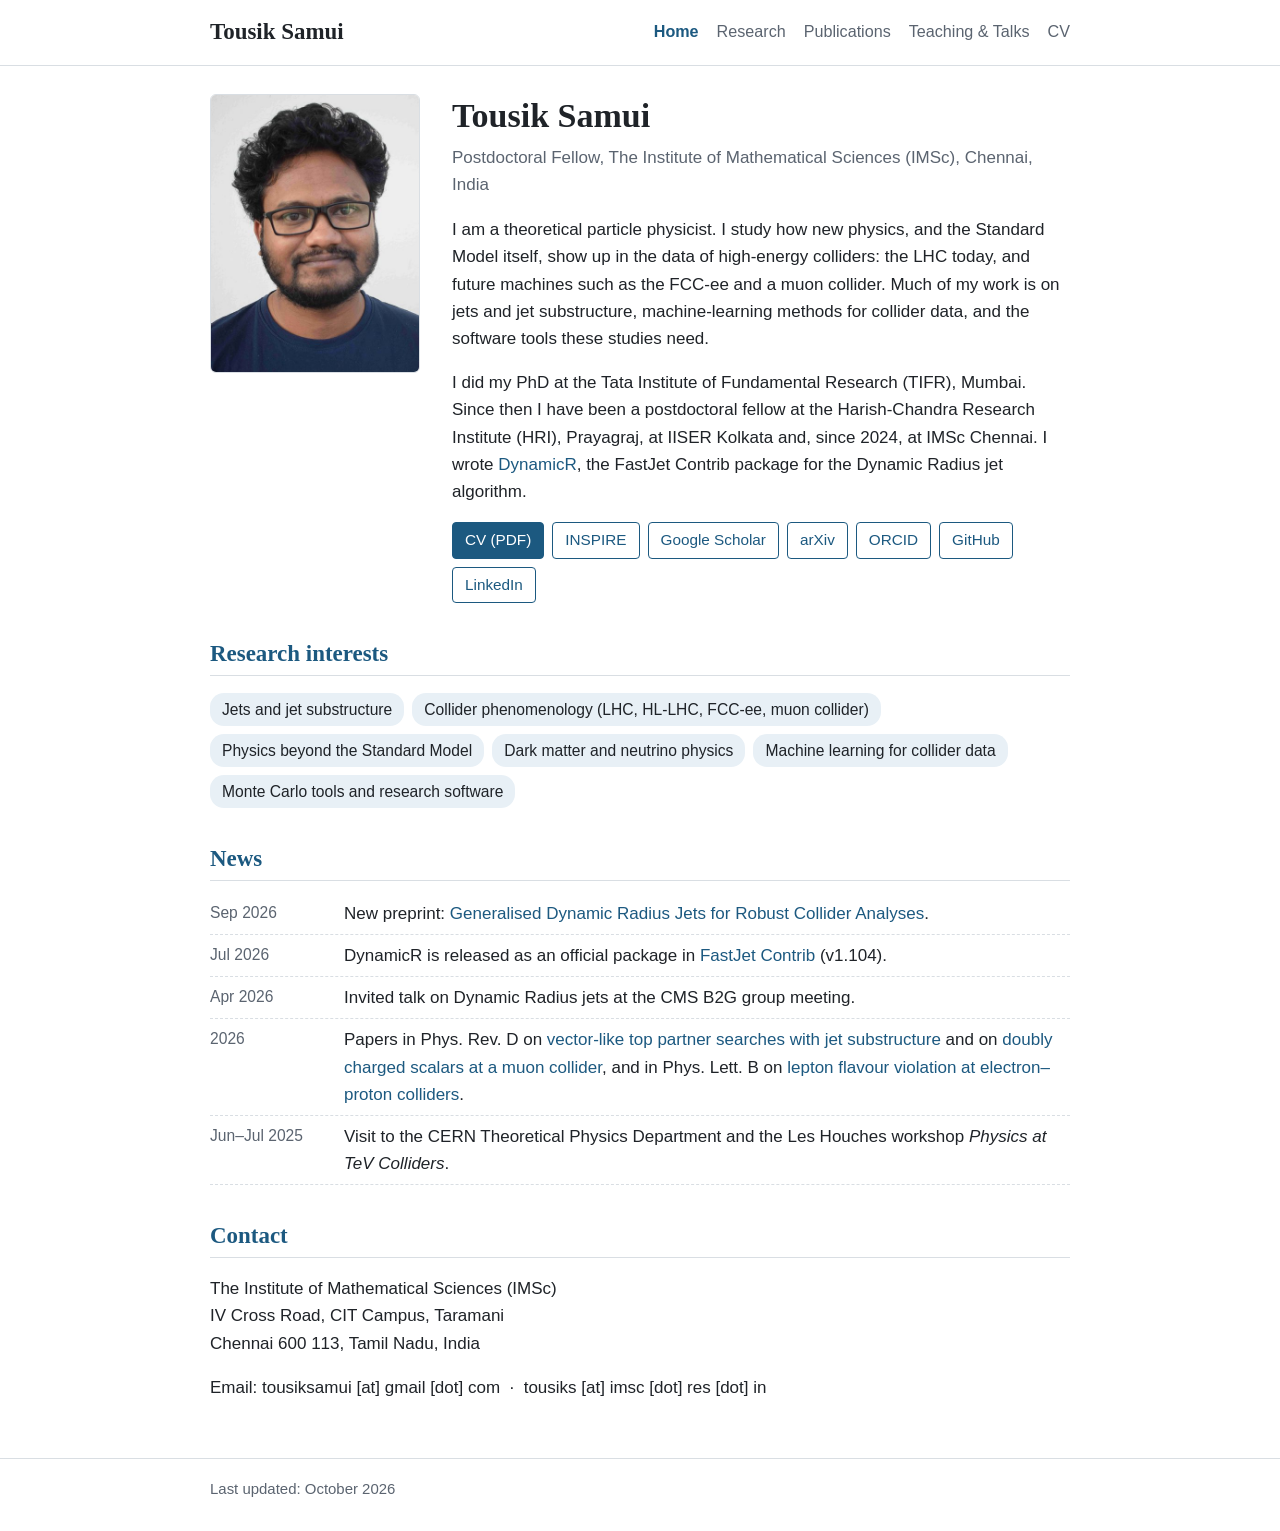
==== index.html @ 562b32dd "initial commit" ====
<!DOCTYPE html>
<html lang="en">
<head>
  <meta charset="utf-8">
  <meta name="viewport" content="width=device-width, initial-scale=1">
  <title>Tousik Samui | Particle physicist</title>
  <meta name="description" content="Tousik Samui, Postdoctoral Fellow at IMSc Chennai. Collider phenomenology, jets and jet substructure, machine learning and research software.">
  <link rel="icon" href="images/favicon.png">
  <link rel="stylesheet" href="style.css">
</head>
<body>

<!-- ============ TOP BAR (same on every page) ============ -->
<header class="site">
  <div class="wrap">
    <a class="name" href="index.html">Tousik Samui</a>
    <nav>
      <a class="current" href="index.html">Home</a>
      <a href="research.html">Research</a>
      <a href="pub.html">Publications</a>
      <a href="activities.html">Teaching &amp; Talks</a>
      <a href="TousikSamui_CV.pdf">CV</a>
    </nav>
  </div>
</header>

<main>
<div class="wrap">

  <!-- ============ PHOTO + SHORT INTRODUCTION ============ -->
  <section class="intro">
    <img class="photo" src="images/photo.jpg" alt="Photo of Tousik Samui">
    <div>
      <h1>Tousik Samui</h1>
      <p class="subtitle">Postdoctoral Fellow, The Institute of Mathematical Sciences (IMSc), Chennai, India</p>

      <p>I am a theoretical particle physicist. I study how new physics, and the Standard Model itself, show up in the data of high-energy colliders: the LHC today, and future machines such as the FCC-ee and a muon collider. Much of my work is on jets and jet substructure, machine-learning methods for collider data, and the software tools these studies need.</p>

      <p>I did my PhD at the Tata Institute of Fundamental Research (TIFR), Mumbai. Since then I have been a postdoctoral fellow at the Harish-Chandra Research Institute (HRI), Prayagraj, at IISER Kolkata and, since 2024, at IMSc Chennai. I wrote <a href="research.html#software">DynamicR</a>, the FastJet Contrib package for the Dynamic Radius jet algorithm.</p>

      <ul class="links">
        <li><a class="main" href="TousikSamui_CV.pdf">CV (PDF)</a></li>
        <li><a href="https://inspirehep.net/authors/1413674">INSPIRE</a></li>
        <li><a href="https://scholar.google.com/citations?user=7_l0Ty4AAAAJ">Google Scholar</a></li>
        <li><a href="https://arxiv.org/a/samui_t_1.html">arXiv</a></li>
        <li><a href="https://orcid.org/0000-0002-1485-6155">ORCID</a></li>
        <li><a href="https://github.com/tousiksamui">GitHub</a></li>
        <li><a href="https://www.linkedin.com/in/tousik-samui-a9b82918">LinkedIn</a></li>
      </ul>
    </div>
  </section>

  <!-- ============ RESEARCH INTERESTS ============ -->
  <h2>Research interests</h2>
  <ul class="tags">
    <li>Jets and jet substructure</li>
    <li>Collider phenomenology (LHC, HL-LHC, FCC-ee, muon collider)</li>
    <li>Physics beyond the Standard Model</li>
    <li>Dark matter and neutrino physics</li>
    <li>Machine learning for collider data</li>
    <li>Monte Carlo tools and research software</li>
  </ul>

  <!-- ============ NEWS: add new items at the TOP, remove old ones ============ -->
  <h2>News</h2>
  <ul class="dated">
    <li><span class="when">Sep 2026</span>
        <span>New preprint: <a href="https://arxiv.org/abs/2609.29862">Generalised Dynamic Radius Jets for Robust Collider Analyses</a>.</span></li>
    <li><span class="when">Jul 2026</span>
        <span>DynamicR is released as an official package in <a href="https://fastjet.fr/contrib/">FastJet Contrib</a> (v1.104).</span></li>
    <li><span class="when">Apr 2026</span>
        <span>Invited talk on Dynamic Radius jets at the CMS B2G group meeting.</span></li>
    <li><span class="when">2026</span>
        <span>Papers in Phys. Rev. D on <a href="https://doi.org/10.1103/dhs6-gcn9">vector-like top partner searches with jet substructure</a> and on <a href="https://doi.org/10.1103/jbq9-jy42">doubly charged scalars at a muon collider</a>, and in Phys. Lett. B on <a href="https://doi.org/10.1016/j.physletb.2025.140048">lepton flavour violation at electron&ndash;proton colliders</a>.</span></li>
    <li><span class="when">Jun&ndash;Jul 2025</span>
        <span>Visit to the CERN Theoretical Physics Department and the Les Houches workshop <i>Physics at TeV Colliders</i>.</span></li>
  </ul>

  <!-- ============ CONTACT ============ -->
  <h2>Contact</h2>
  <p>
    The Institute of Mathematical Sciences (IMSc)<br>
    IV Cross Road, CIT Campus, Taramani<br>
    Chennai 600 113, Tamil Nadu, India
  </p>
  <p>Email: tousiksamui [at] gmail [dot] com &nbsp;&middot;&nbsp; tousiks [at] imsc [dot] res [dot] in</p>

</div>
</main>

<!-- ============ FOOTER (same on every page; change the date when you update) ============ -->
<footer class="site">
  <div class="wrap">Last updated: October 2026</div>
</footer>

</body>
</html>
---- style.css ----
/* =====================================================================
   style.css  --  shared look for all pages of Tousik Samui's website
   ---------------------------------------------------------------------
   To change the main colour, edit --accent below (it is the same blue
   as in your CVs). Everything else can usually stay as it is.
   ===================================================================== */

:root {
  --accent: #1c5980;        /* links, headings, buttons */
  --accent-soft: #e8f0f6;   /* light background for boxes and tags */
  --text: #1f2328;          /* main text */
  --muted: #5b6470;         /* dates, small notes */
  --line: #d9dee3;          /* thin lines */
  --bg: #ffffff;            /* page background */
  --max-width: 900px;       /* width of the text column */
}

/* Dark mode: used automatically when the visitor's computer is in dark mode */
@media (prefers-color-scheme: dark) {
  :root {
    --accent: #7cb7e0;
    --accent-soft: #1b2a36;
    --text: #e6e8eb;
    --muted: #a3acb6;
    --line: #34404b;
    --bg: #12171c;
  }
}

* { box-sizing: border-box; }

html { font-size: 17px; }

body {
  margin: 0;
  background: var(--bg);
  color: var(--text);
  font-family: -apple-system, "Segoe UI", Roboto, "Helvetica Neue", Arial, "Noto Sans", sans-serif;
  line-height: 1.6;
}

a { color: var(--accent); text-decoration: none; }
a:hover { text-decoration: underline; }

.wrap { max-width: var(--max-width); margin: 0 auto; padding: 0 20px; }

/* ---------- top bar: name + menu ---------- */
header.site {
  border-bottom: 1px solid var(--line);
  background: var(--bg);
  position: sticky;
  top: 0;
  z-index: 10;
}
header.site .wrap {
  display: flex;
  flex-wrap: wrap;
  align-items: center;
  justify-content: space-between;
  gap: 8px 24px;
  padding-top: 14px;
  padding-bottom: 14px;
}
header.site .name {
  font-family: Georgia, "Times New Roman", serif;
  font-size: 1.35rem;
  font-weight: bold;
  color: var(--text);
}
nav {
  display: flex;
  flex-wrap: wrap;
  gap: 4px 18px;
}
nav a {
  color: var(--muted);
  font-size: 0.95rem;
  white-space: nowrap;
}
nav a.current { color: var(--accent); font-weight: 600; }
@media (max-width: 640px) {
  header.site { position: static; }   /* on phones the menu scrolls away */
}

/* ---------- main content ---------- */
main { padding: 28px 0 40px; }

h1, h2, h3 { font-family: Georgia, "Times New Roman", serif; line-height: 1.3; }
h1 { font-size: 2rem; margin: 0 0 6px; }
h2 {
  font-size: 1.35rem;
  color: var(--accent);
  margin: 36px 0 12px;
  padding-bottom: 6px;
  border-bottom: 1px solid var(--line);
}
h3 { font-size: 1.08rem; margin: 22px 0 6px; }

.subtitle { color: var(--muted); margin: 0 0 18px; }
.small { font-size: 0.9rem; color: var(--muted); }

/* ---------- home page: photo + intro ---------- */
.intro {
  display: grid;
  grid-template-columns: 210px 1fr;
  gap: 32px;
  align-items: start;
}
.intro img.photo {
  width: 210px;
  height: auto;
  border-radius: 6px;
  border: 1px solid var(--line);
}
@media (max-width: 640px) {
  .intro { grid-template-columns: 1fr; }
  .intro img.photo { width: 160px; }
}

/* buttons (CV, INSPIRE, ...) */
.links { display: flex; flex-wrap: wrap; gap: 8px; margin: 14px 0 0; padding: 0; list-style: none; }
.links a {
  display: inline-block;
  padding: 5px 12px;
  border: 1px solid var(--accent);
  border-radius: 4px;
  font-size: 0.9rem;
}
.links a.main { background: var(--accent); color: var(--bg); }
.links a:hover { text-decoration: none; background: var(--accent-soft); }
.links a.main:hover { opacity: 0.9; background: var(--accent); }

/* research-interest tags */
.tags { display: flex; flex-wrap: wrap; gap: 8px; padding: 0; list-style: none; }
.tags li { background: var(--accent-soft); padding: 4px 12px; border-radius: 14px; font-size: 0.92rem; }

/* dated lists: news, talks, teaching */
ul.dated { list-style: none; padding: 0; margin: 0; }
ul.dated li {
  display: grid;
  grid-template-columns: 120px 1fr;
  gap: 14px;
  padding: 7px 0;
  border-bottom: 1px dashed var(--line);
}
ul.dated li .when { color: var(--muted); font-size: 0.92rem; }
@media (max-width: 640px) {
  ul.dated li { grid-template-columns: 1fr; gap: 0; }
}

/* publication list */
ol.pubs { padding-left: 1.6em; }
ol.pubs li { margin-bottom: 14px; }
ol.pubs .title { font-weight: 600; }
ol.pubs .authors, ol.pubs .venue { display: block; }
ol.pubs .venue { color: var(--muted); font-size: 0.93rem; }
.me { font-weight: 700; }

/* a simple highlighted box */
.box {
  background: var(--accent-soft);
  border-left: 4px solid var(--accent);
  padding: 12px 16px;
  border-radius: 4px;
  margin: 16px 0;
}

/* collapsible long lists (<details>) */
details { margin: 10px 0; }
summary { cursor: pointer; color: var(--accent); font-weight: 600; }

/* ---------- footer ---------- */
footer.site {
  border-top: 1px solid var(--line);
  padding: 18px 0 30px;
  color: var(--muted);
  font-size: 0.88rem;
}

/* ---------- printing ---------- */
@media print {
  header.site { position: static; }
  nav, .links { display: none; }
  a { color: inherit; }
}
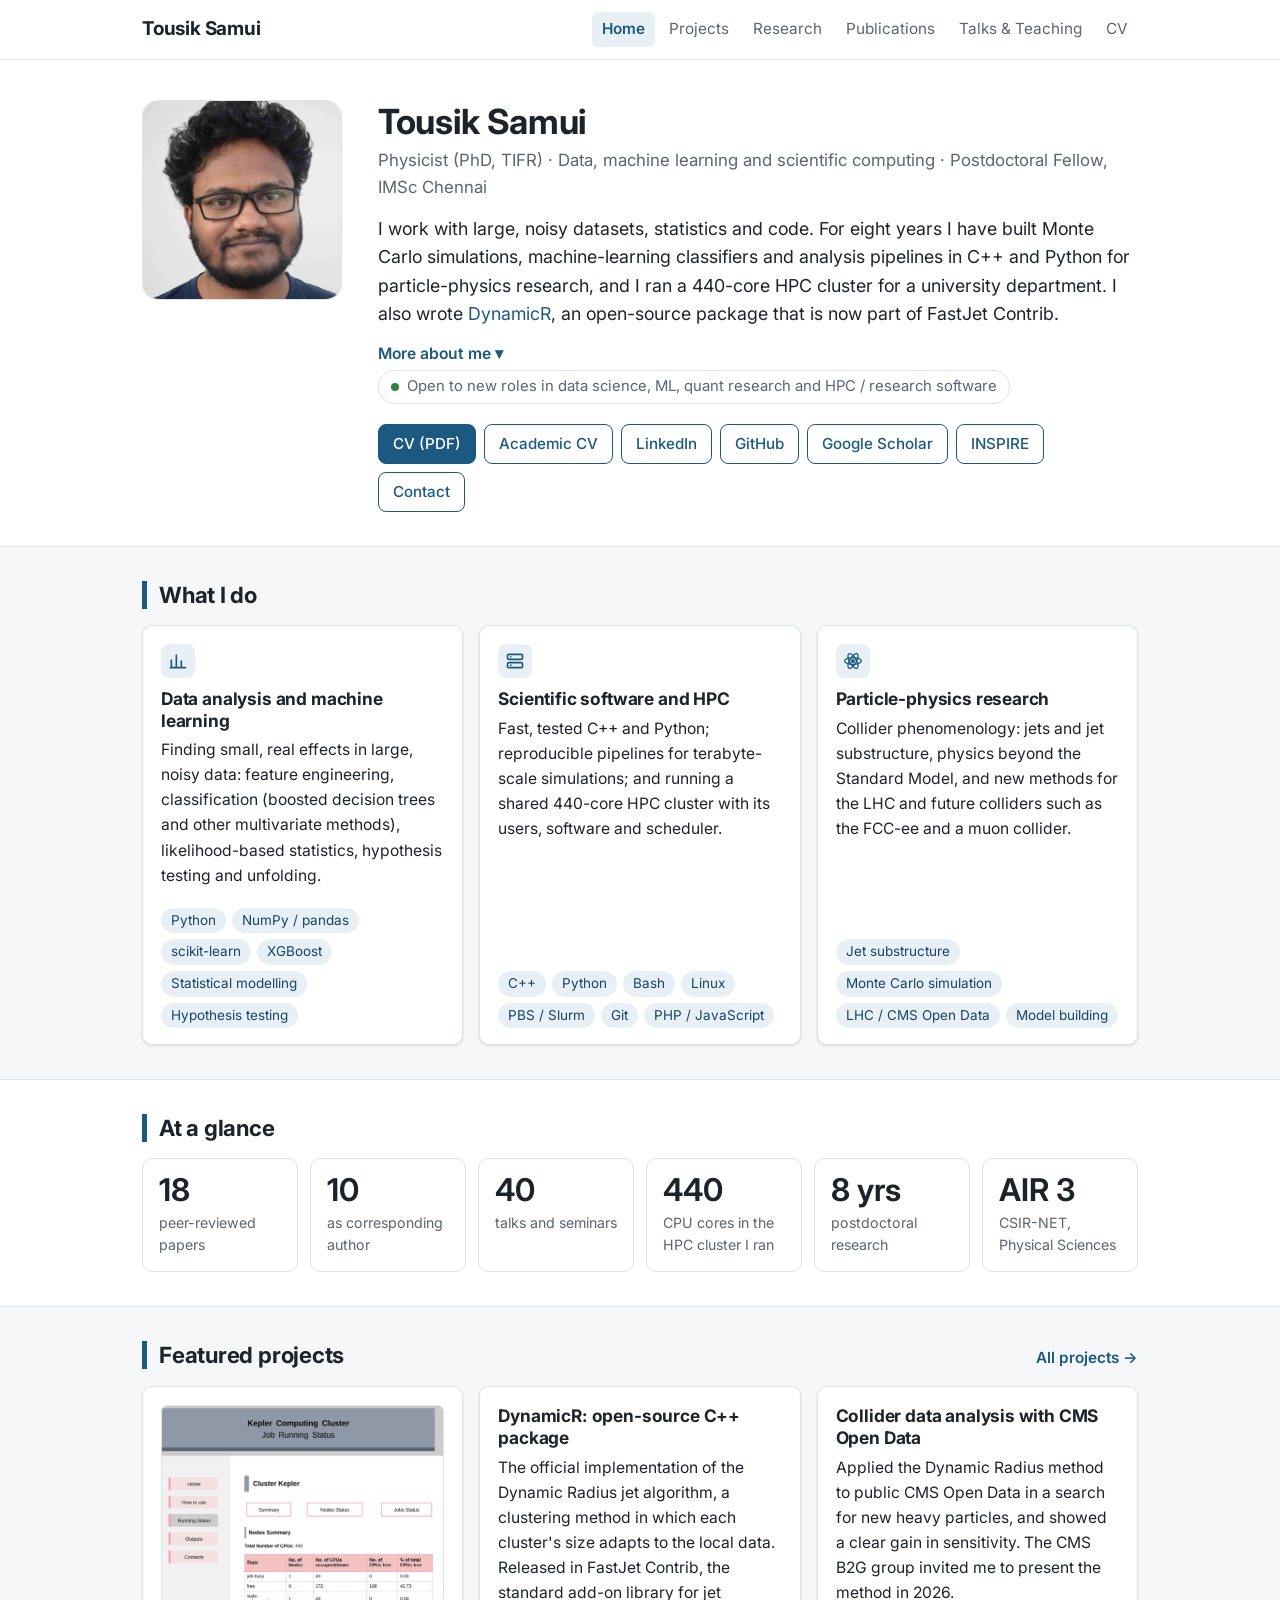
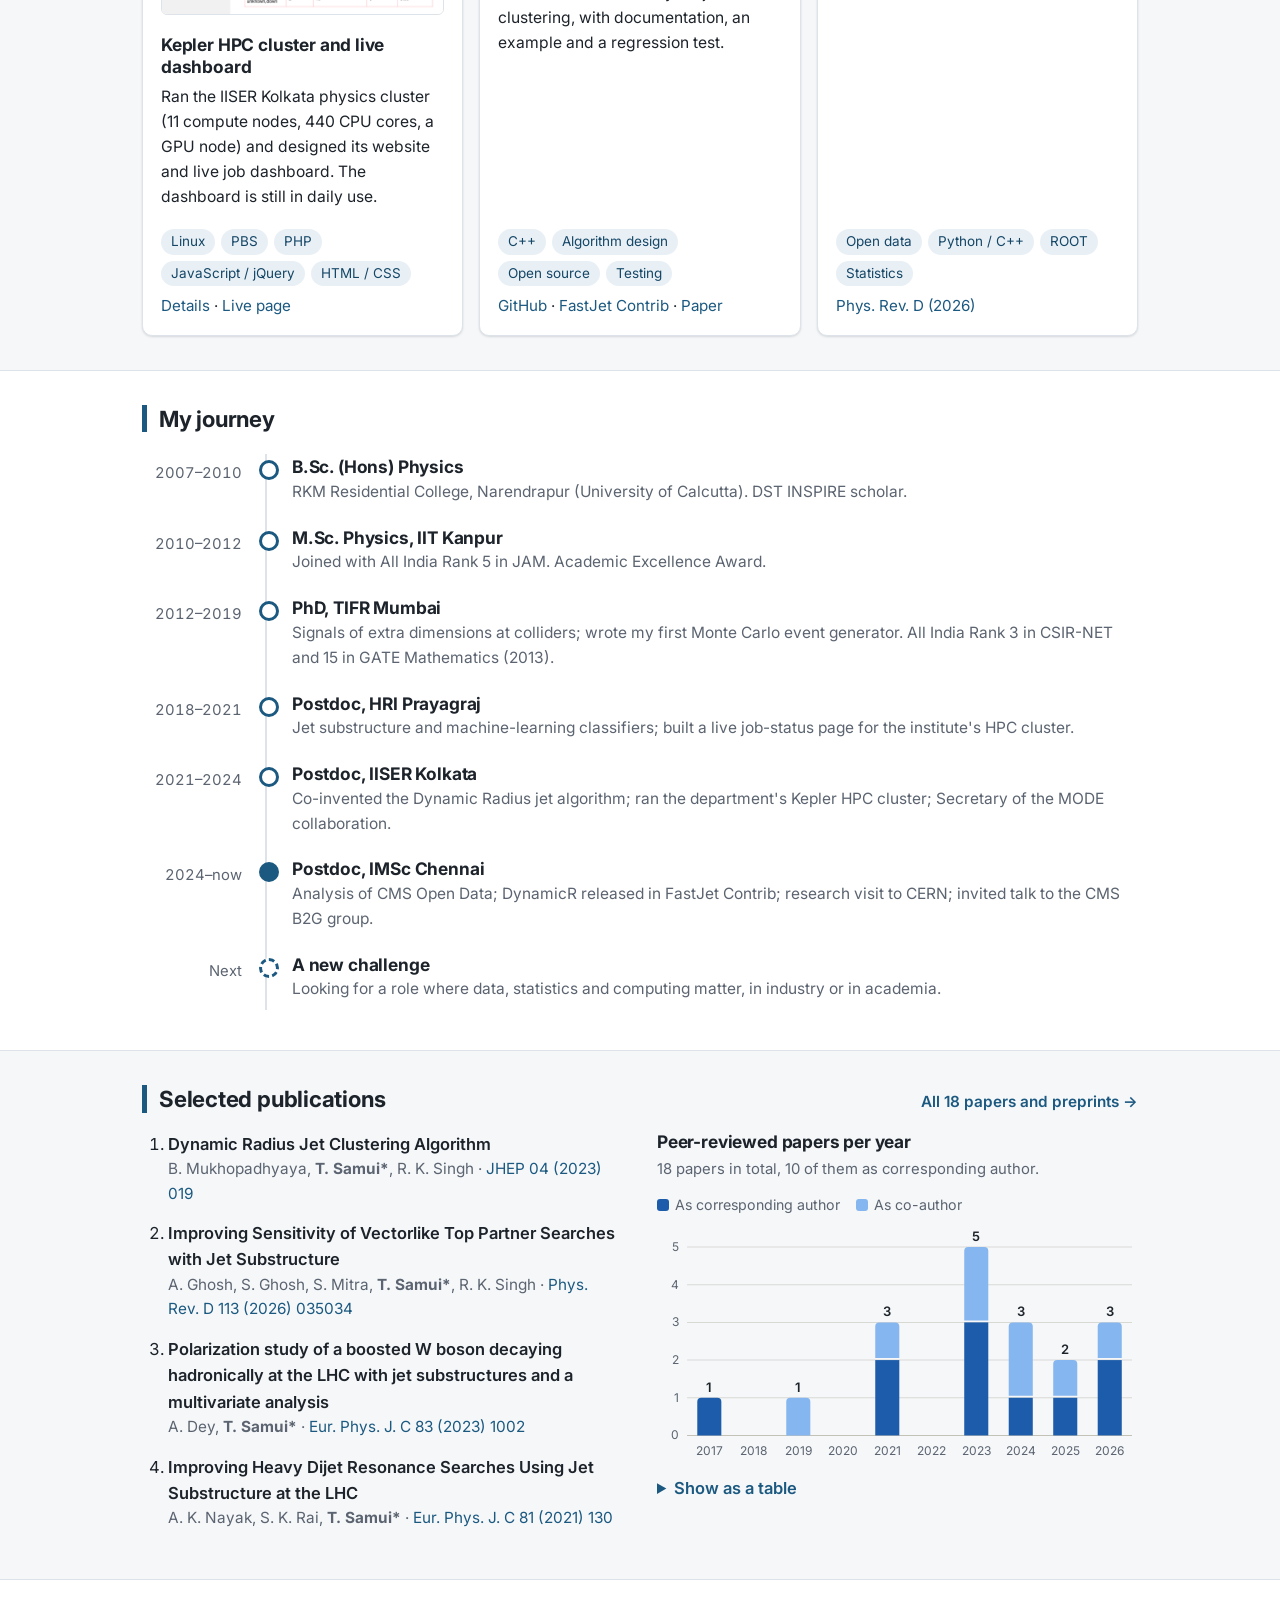
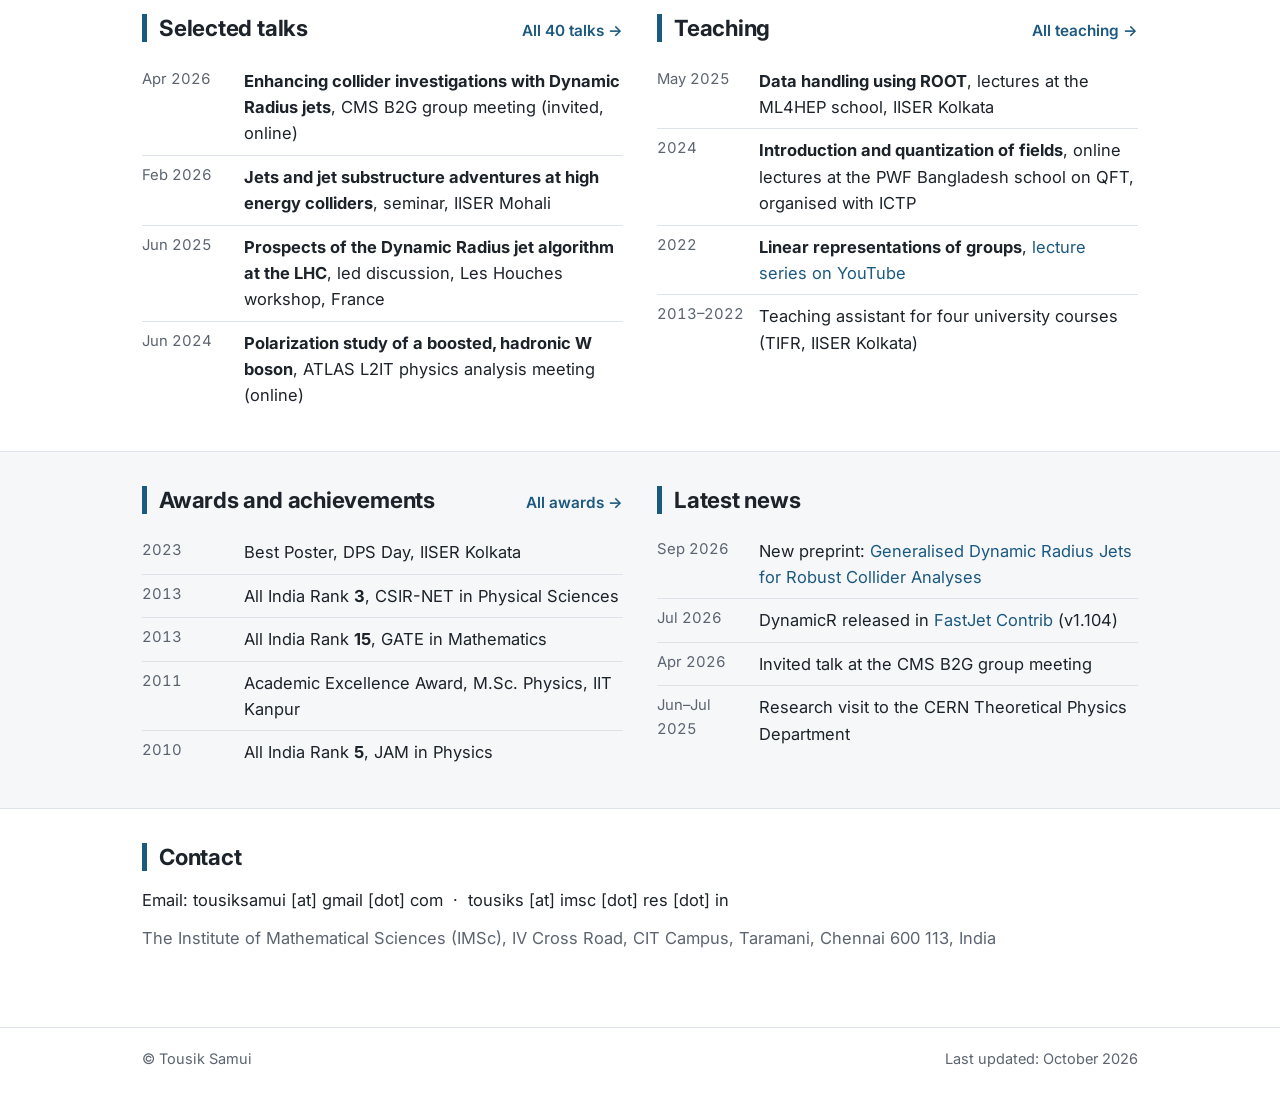
==== commit 7f82afda: "an updated version" ====
--- a/index.html
+++ b/index.html
@@ -3,94 +3,341 @@
 <head>
   <meta charset="utf-8">
   <meta name="viewport" content="width=device-width, initial-scale=1">
-  <title>Tousik Samui | Particle physicist</title>
-  <meta name="description" content="Tousik Samui, Postdoctoral Fellow at IMSc Chennai. Collider phenomenology, jets and jet substructure, machine learning and research software.">
+  <title>Tousik Samui | Physicist: data, machine learning and scientific computing</title>
+  <meta name="description" content="Tousik Samui, PhD (TIFR). Physicist working with large datasets, statistics, machine learning, C++/Python and HPC. Postdoctoral Fellow at IMSc Chennai.">
   <link rel="icon" href="images/favicon.png">
+  <link rel="preconnect" href="https://fonts.googleapis.com">
+  <link rel="preconnect" href="https://fonts.gstatic.com" crossorigin>
+  <link href="https://fonts.googleapis.com/css2?family=Inter:wght@400..700&display=swap" rel="stylesheet">
   <link rel="stylesheet" href="style.css">
 </head>
 <body>
 
-<!-- ============ TOP BAR (same on every page) ============ -->
+<!-- ================= TOP BAR (same on every page) ================= -->
 <header class="site">
   <div class="wrap">
     <a class="name" href="index.html">Tousik Samui</a>
     <nav>
       <a class="current" href="index.html">Home</a>
+      <a href="projects.html">Projects</a>
       <a href="research.html">Research</a>
       <a href="pub.html">Publications</a>
-      <a href="activities.html">Teaching &amp; Talks</a>
+      <a href="activities.html">Talks &amp; Teaching</a>
       <a href="TousikSamui_CV.pdf">CV</a>
     </nav>
   </div>
 </header>
 
 <main>
+
+<!-- ================= PHOTO + SHORT BIO ================= -->
 <div class="wrap">
-
-  <!-- ============ PHOTO + SHORT INTRODUCTION ============ -->
-  <section class="intro">
+  <section class="hero">
     <img class="photo" src="images/photo.jpg" alt="Photo of Tousik Samui">
     <div>
       <h1>Tousik Samui</h1>
-      <p class="subtitle">Postdoctoral Fellow, The Institute of Mathematical Sciences (IMSc), Chennai, India</p>
-
-      <p>I am a theoretical particle physicist. I study how new physics, and the Standard Model itself, show up in the data of high-energy colliders: the LHC today, and future machines such as the FCC-ee and a muon collider. Much of my work is on jets and jet substructure, machine-learning methods for collider data, and the software tools these studies need.</p>
-
-      <p>I did my PhD at the Tata Institute of Fundamental Research (TIFR), Mumbai. Since then I have been a postdoctoral fellow at the Harish-Chandra Research Institute (HRI), Prayagraj, at IISER Kolkata and, since 2024, at IMSc Chennai. I wrote <a href="research.html#software">DynamicR</a>, the FastJet Contrib package for the Dynamic Radius jet algorithm.</p>
-
-      <ul class="links">
-        <li><a class="main" href="TousikSamui_CV.pdf">CV (PDF)</a></li>
-        <li><a href="https://inspirehep.net/authors/1413674">INSPIRE</a></li>
-        <li><a href="https://scholar.google.com/citations?user=7_l0Ty4AAAAJ">Google Scholar</a></li>
-        <li><a href="https://arxiv.org/a/samui_t_1.html">arXiv</a></li>
-        <li><a href="https://orcid.org/0000-0002-1485-6155">ORCID</a></li>
-        <li><a href="https://github.com/tousiksamui">GitHub</a></li>
-        <li><a href="https://www.linkedin.com/in/tousik-samui-a9b82918">LinkedIn</a></li>
+      <div class="role">Physicist (PhD, TIFR) &middot; Data, machine learning and scientific computing &middot; Postdoctoral Fellow, IMSc Chennai</div>
+
+      <!-- SHORT BIO: keep it to three or four sentences -->
+      <p class="lead">I work with large, noisy datasets, statistics and code. For eight years I have built Monte Carlo simulations, machine-learning classifiers and analysis pipelines in C++ and Python for particle-physics research, and I ran a 440-core HPC cluster for a university department. I also wrote <a href="projects.html#dynamicr">DynamicR</a>, an open-source package that is now part of FastJet Contrib.</p>
+
+      <!-- LONG BIO: hidden until the visitor clicks -->
+      <details class="bio">
+        <summary>More about me</summary>
+        <p>I am from West Bengal. I studied physics at Ramakrishna Mission Residential College, Narendrapur (University of Calcutta), and at IIT Kanpur. I did my PhD at the Tata Institute of Fundamental Research (TIFR), Mumbai, on signals of extra dimensions at particle colliders. For that work I wrote my first Monte Carlo event generator from scratch.</p>
+        <p>Since 2018 I have been a postdoctoral fellow at HRI Prayagraj, IISER Kolkata and, since 2024, IMSc Chennai. My research is on collider phenomenology: jets and jet substructure, physics beyond the Standard Model, and new analysis methods for the LHC and future colliders. Most of this work is a data problem at heart: simulate millions of events, design good features, separate a rare signal from a large background, and check with statistics that the result is real. I have published 18 peer-reviewed papers (10 as corresponding author) and given about 40 talks, including an invited talk to the CMS B2G group at CERN.</p>
+        <p>Alongside research I have always looked after computing. At IISER Kolkata I ran the department's HPC cluster and designed its website and live job dashboard, and earlier I built a similar status page for the HRI cluster. I enjoy teaching too: I have lectured on data analysis with ROOT, on quantum field theory, and on group theory.</p>
+        <p>I am now looking for my next role, and I am happy to move into a new field. Data science, machine learning, quantitative research and HPC or research software engineering all use the same skills I use every day. I am open to positions in India or abroad, in industry or in academia.</p>
+      </details>
+
+      <div class="open-to">Open to new roles in data science, ML, quant research and HPC / research software</div>
+
+      <div class="btn-row">
+        <a class="btn primary" href="TousikSamui_CV.pdf">CV (PDF)</a>
+        <a class="btn" href="TousikSamui_CV_academic.pdf">Academic CV</a>
+        <a class="btn" href="https://www.linkedin.com/in/tousik-samui-a9b82918">LinkedIn</a>
+        <a class="btn" href="https://github.com/tousiksamui">GitHub</a>
+        <a class="btn" href="https://scholar.google.com/citations?user=7_l0Ty4AAAAJ">Google Scholar</a>
+        <a class="btn" href="https://inspirehep.net/authors/1413674">INSPIRE</a>
+        <a class="btn" href="#contact">Contact</a>
+      </div>
+    </div>
+  </section>
+</div>
+
+<!-- ================= WHAT I DO ================= -->
+<section class="block alt">
+  <div class="wrap">
+    <h2>What I do</h2>
+    <div class="cards">
+      <div class="card">
+        <div class="icon"><svg viewBox="0 0 24 24" fill="none" stroke="currentColor" stroke-width="2" stroke-linecap="round"><path d="M4 20V11M10 20V5M16 20v-8M21 20H3"/></svg></div>
+        <h3>Data analysis and machine learning</h3>
+        <p>Finding small, real effects in large, noisy data: feature engineering, classification (boosted decision trees and other multivariate methods), likelihood-based statistics, hypothesis testing and unfolding.</p>
+        <ul class="tags"><li>Python</li><li>NumPy / pandas</li><li>scikit-learn</li><li>XGBoost</li><li>Statistical modelling</li><li>Hypothesis testing</li></ul>
+      </div>
+      <div class="card">
+        <div class="icon"><svg viewBox="0 0 24 24" fill="none" stroke="currentColor" stroke-width="2" stroke-linecap="round"><rect x="3" y="4" width="18" height="6" rx="1.5"/><rect x="3" y="14" width="18" height="6" rx="1.5"/><path d="M7 7h.01M7 17h.01"/></svg></div>
+        <h3>Scientific software and HPC</h3>
+        <p>Fast, tested C++ and Python; reproducible pipelines for terabyte-scale simulations; and running a shared 440-core HPC cluster with its users, software and scheduler.</p>
+        <ul class="tags"><li>C++</li><li>Python</li><li>Bash</li><li>Linux</li><li>PBS / Slurm</li><li>Git</li><li>PHP / JavaScript</li></ul>
+      </div>
+      <div class="card">
+        <div class="icon"><svg viewBox="0 0 24 24" fill="none" stroke="currentColor" stroke-width="1.6"><circle cx="12" cy="12" r="1.6" fill="currentColor"/><ellipse cx="12" cy="12" rx="10" ry="4"/><ellipse cx="12" cy="12" rx="10" ry="4" transform="rotate(60 12 12)"/><ellipse cx="12" cy="12" rx="10" ry="4" transform="rotate(120 12 12)"/></svg></div>
+        <h3>Particle-physics research</h3>
+        <p>Collider phenomenology: jets and jet substructure, physics beyond the Standard Model, and new methods for the LHC and future colliders such as the FCC-ee and a muon collider.</p>
+        <ul class="tags"><li>Jet substructure</li><li>Monte Carlo simulation</li><li>LHC / CMS Open Data</li><li>Model building</li></ul>
+      </div>
+    </div>
+  </div>
+</section>
+
+<!-- ================= NUMBERS ================= -->
+<section class="block">
+  <div class="wrap">
+    <h2>At a glance</h2>
+    <div class="stats">
+      <div class="stat"><div class="value">18</div><div class="label">peer-reviewed papers</div></div>
+      <div class="stat"><div class="value">10</div><div class="label">as corresponding author</div></div>
+      <div class="stat"><div class="value">40</div><div class="label">talks and seminars</div></div>
+      <div class="stat"><div class="value">440</div><div class="label">CPU cores in the HPC cluster I ran</div></div>
+      <div class="stat"><div class="value">8 yrs</div><div class="label">postdoctoral research</div></div>
+      <div class="stat"><div class="value">AIR 3</div><div class="label">CSIR-NET, Physical Sciences</div></div>
+    </div>
+  </div>
+</section>
+
+<!-- ================= FEATURED PROJECTS ================= -->
+<section class="block alt">
+  <div class="wrap">
+    <div class="section-head"><h2>Featured projects</h2><a class="more" href="projects.html">All projects</a></div>
+    <div class="cards">
+      <div class="card">
+        <a href="projects.html#kepler"><img class="shot" src="images/kepler_dashboard.png" alt="Kepler cluster live status page designed by Tousik Samui"></a>
+        <h3>Kepler HPC cluster and live dashboard</h3>
+        <p>Ran the IISER Kolkata physics cluster (11 compute nodes, 440 CPU cores, a GPU node) and designed its website and live job dashboard. The dashboard is still in daily use.</p>
+        <ul class="tags"><li>Linux</li><li>PBS</li><li>PHP</li><li>JavaScript / jQuery</li><li>HTML / CSS</li></ul>
+        <div class="links"><a href="projects.html#kepler">Details</a> &middot; <a href="https://www.iiserkol.ac.in/~dps.hpc/clusterStatus">Live page</a></div>
+      </div>
+      <div class="card">
+        <h3>DynamicR: open-source C++ package</h3>
+        <p>The official implementation of the Dynamic Radius jet algorithm, a clustering method in which each cluster's size adapts to the local data. Released in FastJet Contrib, the standard add-on library for jet clustering, with documentation, an example and a regression test.</p>
+        <ul class="tags"><li>C++</li><li>Algorithm design</li><li>Open source</li><li>Testing</li></ul>
+        <div class="links"><a href="https://github.com/tousiksamui/DynamicRJetAlgorithm">GitHub</a> &middot; <a href="https://fastjet.fr/contrib/">FastJet Contrib</a> &middot; <a href="https://doi.org/10.1007/JHEP04(2023)019">Paper</a></div>
+      </div>
+      <div class="card">
+        <h3>Collider data analysis with CMS Open Data</h3>
+        <p>Applied the Dynamic Radius method to public CMS Open Data in a search for new heavy particles, and showed a clear gain in sensitivity. The CMS B2G group invited me to present the method in 2026.</p>
+        <ul class="tags"><li>Open data</li><li>Python / C++</li><li>ROOT</li><li>Statistics</li></ul>
+        <div class="links"><a href="https://doi.org/10.1103/dhs6-gcn9">Phys. Rev. D (2026)</a></div>
+      </div>
+    </div>
+  </div>
+</section>
+
+<!-- ================= JOURNEY ================= -->
+<section class="block">
+  <div class="wrap">
+    <h2>My journey</h2>
+    <ol class="journey">
+      <li><div class="years">2007&ndash;2010</div>
+        <div><h3>B.Sc. (Hons) Physics</h3><p>RKM Residential College, Narendrapur (University of Calcutta). DST INSPIRE scholar.</p></div></li>
+      <li><div class="years">2010&ndash;2012</div>
+        <div><h3>M.Sc. Physics, IIT Kanpur</h3><p>Joined with All India Rank 5 in JAM. Academic Excellence Award.</p></div></li>
+      <li><div class="years">2012&ndash;2019</div>
+        <div><h3>PhD, TIFR Mumbai</h3><p>Signals of extra dimensions at colliders; wrote my first Monte Carlo event generator. All India Rank 3 in CSIR-NET and 15 in GATE Mathematics (2013).</p></div></li>
+      <li><div class="years">2018&ndash;2021</div>
+        <div><h3>Postdoc, HRI Prayagraj</h3><p>Jet substructure and machine-learning classifiers; built a live job-status page for the institute's HPC cluster.</p></div></li>
+      <li><div class="years">2021&ndash;2024</div>
+        <div><h3>Postdoc, IISER Kolkata</h3><p>Co-invented the Dynamic Radius jet algorithm; ran the department's Kepler HPC cluster; Secretary of the MODE collaboration.</p></div></li>
+      <li class="now"><div class="years">2024&ndash;now</div>
+        <div><h3>Postdoc, IMSc Chennai</h3><p>Analysis of CMS Open Data; DynamicR released in FastJet Contrib; research visit to CERN; invited talk to the CMS B2G group.</p></div></li>
+      <li class="next"><div class="years">Next</div>
+        <div><h3>A new challenge</h3><p>Looking for a role where data, statistics and computing matter, in industry or in academia.</p></div></li>
+    </ol>
+  </div>
+</section>
+
+<!-- ================= PUBLICATIONS ================= -->
+<section class="block alt">
+  <div class="wrap">
+    <div class="section-head"><h2>Selected publications</h2><a class="more" href="pub.html">All 18 papers and preprints</a></div>
+    <div class="two-col">
+      <ol class="pubs">
+        <li><span class="title">Dynamic Radius Jet Clustering Algorithm</span>
+            <span class="venue">B. Mukhopadhyaya, <span class="me">T. Samui*</span>, R. K. Singh &middot; <a href="https://doi.org/10.1007/JHEP04(2023)019">JHEP 04 (2023) 019</a></span></li>
+        <li><span class="title">Improving Sensitivity of Vectorlike Top Partner Searches with Jet Substructure</span>
+            <span class="venue">A. Ghosh, S. Ghosh, S. Mitra, <span class="me">T. Samui*</span>, R. K. Singh &middot; <a href="https://doi.org/10.1103/dhs6-gcn9">Phys. Rev. D 113 (2026) 035034</a></span></li>
+        <li><span class="title">Polarization study of a boosted W boson decaying hadronically at the LHC with jet substructures and a multivariate analysis</span>
+            <span class="venue">A. Dey, <span class="me">T. Samui*</span> &middot; <a href="https://doi.org/10.1140/epjc/s10052-023-12118-1">Eur. Phys. J. C 83 (2023) 1002</a></span></li>
+        <li><span class="title">Improving Heavy Dijet Resonance Searches Using Jet Substructure at the LHC</span>
+            <span class="venue">A. K. Nayak, S. K. Rai, <span class="me">T. Samui*</span> &middot; <a href="https://doi.org/10.1140/epjc/s10052-021-08856-9">Eur. Phys. J. C 81 (2021) 130</a></span></li>
+      </ol>
+      <div>
+<!-- PUB-CHART START (made by make_pub_chart.py; edit the numbers there, not here) -->
+<div class="chart">
+  <h3>Peer-reviewed papers per year</h3>
+  <p class="small">18 papers in total, 10 of them as corresponding author.</p>
+  <ul class="legend">
+    <li><span class="key" style="background:var(--c-main)"></span>As corresponding author</li>
+    <li><span class="key" style="background:var(--c-other)"></span>As co-author</li>
+  </ul>
+<svg viewBox="0 0 480 240" role="img" aria-labelledby="pubchart-title">
+<title id="pubchart-title">Peer-reviewed papers per year, 2017 to 2026</title>
+<line x1="30" x2="474" y1="210.0" y2="210.0" stroke="var(--c-axis)" stroke-width="1" opacity="1"/>
+<text x="22" y="214.0" text-anchor="end" font-size="12" fill="var(--c-text)">0</text>
+<line x1="30" x2="474" y1="172.4" y2="172.4" stroke="var(--c-axis)" stroke-width="1" opacity="0.55"/>
+<text x="22" y="176.4" text-anchor="end" font-size="12" fill="var(--c-text)">1</text>
+<line x1="30" x2="474" y1="134.8" y2="134.8" stroke="var(--c-axis)" stroke-width="1" opacity="0.55"/>
+<text x="22" y="138.8" text-anchor="end" font-size="12" fill="var(--c-text)">2</text>
+<line x1="30" x2="474" y1="97.2" y2="97.2" stroke="var(--c-axis)" stroke-width="1" opacity="0.55"/>
+<text x="22" y="101.2" text-anchor="end" font-size="12" fill="var(--c-text)">3</text>
+<line x1="30" x2="474" y1="59.6" y2="59.6" stroke="var(--c-axis)" stroke-width="1" opacity="0.55"/>
+<text x="22" y="63.6" text-anchor="end" font-size="12" fill="var(--c-text)">4</text>
+<line x1="30" x2="474" y1="22.0" y2="22.0" stroke="var(--c-axis)" stroke-width="1" opacity="0.55"/>
+<text x="22" y="26.0" text-anchor="end" font-size="12" fill="var(--c-text)">5</text>
+<g class="year" tabindex="0"><title>2017: 1 paper (1 as corresponding author, 0 as co-author)</title>
+<rect x="30.0" y="22" width="44.4" height="188" fill="transparent"/>
+<path class="bar" fill="var(--c-main)" d="M40.2,210.0 V176.4 Q40.2,172.4 44.2,172.4 H60.2 Q64.2,172.4 64.2,176.4 V210.0 Z"/>
+<text x="52.2" y="166.4" text-anchor="middle" font-size="13" font-weight="600" fill="var(--ink)">1</text>
+<text x="52.2" y="230" text-anchor="middle" font-size="12" fill="var(--c-text)">2017</text>
+</g>
+<g class="year" tabindex="0"><title>2018: 0 papers</title>
+<rect x="74.4" y="22" width="44.4" height="188" fill="transparent"/>
+<text x="96.6" y="230" text-anchor="middle" font-size="12" fill="var(--c-text)">2018</text>
+</g>
+<g class="year" tabindex="0"><title>2019: 1 paper (0 as corresponding author, 1 as co-author)</title>
+<rect x="118.8" y="22" width="44.4" height="188" fill="transparent"/>
+<path class="bar" fill="var(--c-other)" d="M129.0,210.0 V176.4 Q129.0,172.4 133.0,172.4 H149.0 Q153.0,172.4 153.0,176.4 V210.0 Z"/>
+<text x="141.0" y="166.4" text-anchor="middle" font-size="13" font-weight="600" fill="var(--ink)">1</text>
+<text x="141.0" y="230" text-anchor="middle" font-size="12" fill="var(--c-text)">2019</text>
+</g>
+<g class="year" tabindex="0"><title>2020: 0 papers</title>
+<rect x="163.2" y="22" width="44.4" height="188" fill="transparent"/>
+<text x="185.4" y="230" text-anchor="middle" font-size="12" fill="var(--c-text)">2020</text>
+</g>
+<g class="year" tabindex="0"><title>2021: 3 papers (2 as corresponding author, 1 as co-author)</title>
+<rect x="207.6" y="22" width="44.4" height="188" fill="transparent"/>
+<rect class="bar" x="217.8" y="134.8" width="24.0" height="75.2" fill="var(--c-main)"/>
+<path class="bar" fill="var(--c-other)" d="M217.8,132.8 V101.2 Q217.8,97.2 221.8,97.2 H237.8 Q241.8,97.2 241.8,101.2 V132.8 Z"/>
+<text x="229.8" y="91.2" text-anchor="middle" font-size="13" font-weight="600" fill="var(--ink)">3</text>
+<text x="229.8" y="230" text-anchor="middle" font-size="12" fill="var(--c-text)">2021</text>
+</g>
+<g class="year" tabindex="0"><title>2022: 0 papers</title>
+<rect x="252.0" y="22" width="44.4" height="188" fill="transparent"/>
+<text x="274.2" y="230" text-anchor="middle" font-size="12" fill="var(--c-text)">2022</text>
+</g>
+<g class="year" tabindex="0"><title>2023: 5 papers (3 as corresponding author, 2 as co-author)</title>
+<rect x="296.4" y="22" width="44.4" height="188" fill="transparent"/>
+<rect class="bar" x="306.6" y="97.2" width="24.0" height="112.8" fill="var(--c-main)"/>
+<path class="bar" fill="var(--c-other)" d="M306.6,95.2 V26.0 Q306.6,22.0 310.6,22.0 H326.6 Q330.6,22.0 330.6,26.0 V95.2 Z"/>
+<text x="318.6" y="16.0" text-anchor="middle" font-size="13" font-weight="600" fill="var(--ink)">5</text>
+<text x="318.6" y="230" text-anchor="middle" font-size="12" fill="var(--c-text)">2023</text>
+</g>
+<g class="year" tabindex="0"><title>2024: 3 papers (1 as corresponding author, 2 as co-author)</title>
+<rect x="340.8" y="22" width="44.4" height="188" fill="transparent"/>
+<rect class="bar" x="351.0" y="172.4" width="24.0" height="37.6" fill="var(--c-main)"/>
+<path class="bar" fill="var(--c-other)" d="M351.0,170.4 V101.2 Q351.0,97.2 355.0,97.2 H371.0 Q375.0,97.2 375.0,101.2 V170.4 Z"/>
+<text x="363.0" y="91.2" text-anchor="middle" font-size="13" font-weight="600" fill="var(--ink)">3</text>
+<text x="363.0" y="230" text-anchor="middle" font-size="12" fill="var(--c-text)">2024</text>
+</g>
+<g class="year" tabindex="0"><title>2025: 2 papers (1 as corresponding author, 1 as co-author)</title>
+<rect x="385.2" y="22" width="44.4" height="188" fill="transparent"/>
+<rect class="bar" x="395.4" y="172.4" width="24.0" height="37.6" fill="var(--c-main)"/>
+<path class="bar" fill="var(--c-other)" d="M395.4,170.4 V138.8 Q395.4,134.8 399.4,134.8 H415.4 Q419.4,134.8 419.4,138.8 V170.4 Z"/>
+<text x="407.4" y="128.8" text-anchor="middle" font-size="13" font-weight="600" fill="var(--ink)">2</text>
+<text x="407.4" y="230" text-anchor="middle" font-size="12" fill="var(--c-text)">2025</text>
+</g>
+<g class="year" tabindex="0"><title>2026: 3 papers (2 as corresponding author, 1 as co-author)</title>
+<rect x="429.6" y="22" width="44.4" height="188" fill="transparent"/>
+<rect class="bar" x="439.8" y="134.8" width="24.0" height="75.2" fill="var(--c-main)"/>
+<path class="bar" fill="var(--c-other)" d="M439.8,132.8 V101.2 Q439.8,97.2 443.8,97.2 H459.8 Q463.8,97.2 463.8,101.2 V132.8 Z"/>
+<text x="451.8" y="91.2" text-anchor="middle" font-size="13" font-weight="600" fill="var(--ink)">3</text>
+<text x="451.8" y="230" text-anchor="middle" font-size="12" fill="var(--c-text)">2026</text>
+</g>
+</svg>
+  <details class="full"><summary>Show as a table</summary>
+    <table><tr><th>Year</th><th>Corresponding author</th><th>Co-author</th><th>Total</th></tr>
+<tr><td>2017</td><td>1</td><td>0</td><td>1</td></tr>
+<tr><td>2019</td><td>0</td><td>1</td><td>1</td></tr>
+<tr><td>2021</td><td>2</td><td>1</td><td>3</td></tr>
+<tr><td>2023</td><td>3</td><td>2</td><td>5</td></tr>
+<tr><td>2024</td><td>1</td><td>2</td><td>3</td></tr>
+<tr><td>2025</td><td>1</td><td>1</td><td>2</td></tr>
+<tr><td>2026</td><td>2</td><td>1</td><td>3</td></tr>
+    </table>
+  </details>
+</div>
+<!-- PUB-CHART END -->
+      </div>
+    </div>
+  </div>
+</section>
+
+<!-- ================= TALKS + TEACHING ================= -->
+<section class="block">
+  <div class="wrap two-col">
+    <div>
+      <div class="section-head"><h2>Selected talks</h2><a class="more" href="activities.html#talks">All 40 talks</a></div>
+      <ul class="dated">
+        <li><span class="when">Apr 2026</span><span><b>Enhancing collider investigations with Dynamic Radius jets</b>, CMS B2G group meeting (invited, online)</span></li>
+        <li><span class="when">Feb 2026</span><span><b>Jets and jet substructure adventures at high energy colliders</b>, seminar, IISER Mohali</span></li>
+        <li><span class="when">Jun 2025</span><span><b>Prospects of the Dynamic Radius jet algorithm at the LHC</b>, led discussion, Les Houches workshop, France</span></li>
+        <li><span class="when">Jun 2024</span><span><b>Polarization study of a boosted, hadronic W boson</b>, ATLAS L2IT physics analysis meeting (online)</span></li>
       </ul>
     </div>
-  </section>
-
-  <!-- ============ RESEARCH INTERESTS ============ -->
-  <h2>Research interests</h2>
-  <ul class="tags">
-    <li>Jets and jet substructure</li>
-    <li>Collider phenomenology (LHC, HL-LHC, FCC-ee, muon collider)</li>
-    <li>Physics beyond the Standard Model</li>
-    <li>Dark matter and neutrino physics</li>
-    <li>Machine learning for collider data</li>
-    <li>Monte Carlo tools and research software</li>
-  </ul>
-
-  <!-- ============ NEWS: add new items at the TOP, remove old ones ============ -->
-  <h2>News</h2>
-  <ul class="dated">
-    <li><span class="when">Sep 2026</span>
-        <span>New preprint: <a href="https://arxiv.org/abs/2609.29862">Generalised Dynamic Radius Jets for Robust Collider Analyses</a>.</span></li>
-    <li><span class="when">Jul 2026</span>
-        <span>DynamicR is released as an official package in <a href="https://fastjet.fr/contrib/">FastJet Contrib</a> (v1.104).</span></li>
-    <li><span class="when">Apr 2026</span>
-        <span>Invited talk on Dynamic Radius jets at the CMS B2G group meeting.</span></li>
-    <li><span class="when">2026</span>
-        <span>Papers in Phys. Rev. D on <a href="https://doi.org/10.1103/dhs6-gcn9">vector-like top partner searches with jet substructure</a> and on <a href="https://doi.org/10.1103/jbq9-jy42">doubly charged scalars at a muon collider</a>, and in Phys. Lett. B on <a href="https://doi.org/10.1016/j.physletb.2025.140048">lepton flavour violation at electron&ndash;proton colliders</a>.</span></li>
-    <li><span class="when">Jun&ndash;Jul 2025</span>
-        <span>Visit to the CERN Theoretical Physics Department and the Les Houches workshop <i>Physics at TeV Colliders</i>.</span></li>
-  </ul>
-
-  <!-- ============ CONTACT ============ -->
-  <h2>Contact</h2>
-  <p>
-    The Institute of Mathematical Sciences (IMSc)<br>
-    IV Cross Road, CIT Campus, Taramani<br>
-    Chennai 600 113, Tamil Nadu, India
-  </p>
-  <p>Email: tousiksamui [at] gmail [dot] com &nbsp;&middot;&nbsp; tousiks [at] imsc [dot] res [dot] in</p>
-
-</div>
+    <div>
+      <div class="section-head"><h2>Teaching</h2><a class="more" href="activities.html#teaching">All teaching</a></div>
+      <ul class="dated">
+        <li><span class="when">May 2025</span><span><b>Data handling using ROOT</b>, lectures at the ML4HEP school, IISER Kolkata</span></li>
+        <li><span class="when">2024</span><span><b>Introduction and quantization of fields</b>, online lectures at the PWF Bangladesh school on QFT, organised with ICTP</span></li>
+        <li><span class="when">2022</span><span><b>Linear representations of groups</b>, <a href="https://www.youtube.com/playlist?list=PLMk7cuBPfZ3NR1Jp8YvgV5lFjJW-xEryy">lecture series on YouTube</a></span></li>
+        <li><span class="when">2013&ndash;2022</span><span>Teaching assistant for four university courses (TIFR, IISER Kolkata)</span></li>
+      </ul>
+    </div>
+  </div>
+</section>
+
+<!-- ================= AWARDS + NEWS ================= -->
+<section class="block alt">
+  <div class="wrap two-col">
+    <div>
+      <div class="section-head"><h2>Awards and achievements</h2><a class="more" href="activities.html#awards">All awards</a></div>
+      <ul class="dated">
+        <li><span class="when">2023</span><span>Best Poster, DPS Day, IISER Kolkata</span></li>
+        <li><span class="when">2013</span><span>All India Rank <b>3</b>, CSIR-NET in Physical Sciences</span></li>
+        <li><span class="when">2013</span><span>All India Rank <b>15</b>, GATE in Mathematics</span></li>
+        <li><span class="when">2011</span><span>Academic Excellence Award, M.Sc. Physics, IIT Kanpur</span></li>
+        <li><span class="when">2010</span><span>All India Rank <b>5</b>, JAM in Physics</span></li>
+      </ul>
+    </div>
+    <div>
+      <h2>Latest news</h2>
+      <!-- Add new items at the TOP; keep about four. -->
+      <ul class="dated">
+        <li><span class="when">Sep 2026</span><span>New preprint: <a href="https://arxiv.org/abs/2609.29862">Generalised Dynamic Radius Jets for Robust Collider Analyses</a></span></li>
+        <li><span class="when">Jul 2026</span><span>DynamicR released in <a href="https://fastjet.fr/contrib/">FastJet Contrib</a> (v1.104)</span></li>
+        <li><span class="when">Apr 2026</span><span>Invited talk at the CMS B2G group meeting</span></li>
+        <li><span class="when">Jun&ndash;Jul 2025</span><span>Research visit to the CERN Theoretical Physics Department</span></li>
+      </ul>
+    </div>
+  </div>
+</section>
+
+<!-- ================= CONTACT ================= -->
+<section class="block" id="contact">
+  <div class="wrap">
+    <h2>Contact</h2>
+    <p>Email: tousiksamui [at] gmail [dot] com &nbsp;&middot;&nbsp; tousiks [at] imsc [dot] res [dot] in</p>
+    <p class="muted">The Institute of Mathematical Sciences (IMSc), IV Cross Road, CIT Campus, Taramani, Chennai 600 113, India</p>
+  </div>
+</section>
+
 </main>
 
-<!-- ============ FOOTER (same on every page; change the date when you update) ============ -->
+<!-- ================= FOOTER (same on every page; change the date when you update) ================= -->
 <footer class="site">
-  <div class="wrap">Last updated: October 2026</div>
+  <div class="wrap"><span>&copy; Tousik Samui</span><span>Last updated: October 2026</span></div>
 </footer>
 
 </body>
--- a/style.css
+++ b/style.css
@@ -1,185 +1,242 @@
 /* =====================================================================
    style.css  --  shared look for all pages of Tousik Samui's website
    ---------------------------------------------------------------------
-   To change the main colour, edit --accent below (it is the same blue
-   as in your CVs). Everything else can usually stay as it is.
+   Version 2 (Oct 2026). Plain CSS, no frameworks.
+   * Colours are set once below (--accent etc.). Dark mode is automatic.
+   * The coloured bar on the left of section titles is a small nod to the
+     Kepler HPC pages I designed at IISER Kolkata.
    ===================================================================== */
 
 :root {
-  --accent: #1c5980;        /* links, headings, buttons */
-  --accent-soft: #e8f0f6;   /* light background for boxes and tags */
-  --text: #1f2328;          /* main text */
-  --muted: #5b6470;         /* dates, small notes */
-  --line: #d9dee3;          /* thin lines */
+  --accent: #1c5980;        /* main blue (same as in the CVs) */
+  --accent-strong: #154666;
+  --accent-soft: #e8f0f6;   /* light blue background */
+  --ink: #1d232a;           /* main text */
+  --muted: #5b6470;         /* secondary text, dates */
+  --line: #dde3e8;          /* thin lines */
   --bg: #ffffff;            /* page background */
-  --max-width: 900px;       /* width of the text column */
-}
-
-/* Dark mode: used automatically when the visitor's computer is in dark mode */
+  --bg-alt: #f5f7f9;        /* background of alternate sections */
+  --card: #ffffff;          /* card background */
+  --good: #2e8540;          /* green dot of "open to" line */
+  --radius: 10px;
+  --shadow: 0 1px 2px rgba(16, 24, 40, 0.06), 0 1px 3px rgba(16, 24, 40, 0.08);
+  --max-width: 1040px;
+  --font: "Inter", -apple-system, "Segoe UI", Roboto, "Helvetica Neue", Arial, "Noto Sans", sans-serif;
+}
+
 @media (prefers-color-scheme: dark) {
   :root {
     --accent: #7cb7e0;
-    --accent-soft: #1b2a36;
-    --text: #e6e8eb;
+    --accent-strong: #a6cfee;
+    --accent-soft: #1a2a37;
+    --ink: #e6e8eb;
     --muted: #a3acb6;
-    --line: #34404b;
-    --bg: #12171c;
+    --line: #2f3a45;
+    --bg: #11161b;
+    --bg-alt: #161d24;
+    --card: #19212a;
+    --good: #5cc46e;
+    --shadow: none;
   }
 }
 
 * { box-sizing: border-box; }
-
-html { font-size: 17px; }
-
+html { font-size: 16.5px; scroll-behavior: smooth; }
 body {
   margin: 0;
   background: var(--bg);
-  color: var(--text);
-  font-family: -apple-system, "Segoe UI", Roboto, "Helvetica Neue", Arial, "Noto Sans", sans-serif;
+  color: var(--ink);
+  font-family: var(--font);
   line-height: 1.6;
-}
-
+  -webkit-font-smoothing: antialiased;
+}
 a { color: var(--accent); text-decoration: none; }
 a:hover { text-decoration: underline; }
-
-.wrap { max-width: var(--max-width); margin: 0 auto; padding: 0 20px; }
-
-/* ---------- top bar: name + menu ---------- */
+img { max-width: 100%; }
+
+.wrap { max-width: var(--max-width); margin: 0 auto; padding: 0 22px; }
+
+/* ---------------- top bar ---------------- */
 header.site {
+  position: sticky; top: 0; z-index: 20;
+  background: color-mix(in srgb, var(--bg) 92%, transparent);
+  backdrop-filter: blur(6px);
   border-bottom: 1px solid var(--line);
-  background: var(--bg);
-  position: sticky;
-  top: 0;
-  z-index: 10;
 }
 header.site .wrap {
-  display: flex;
-  flex-wrap: wrap;
-  align-items: center;
-  justify-content: space-between;
-  gap: 8px 24px;
-  padding-top: 14px;
-  padding-bottom: 14px;
-}
-header.site .name {
-  font-family: Georgia, "Times New Roman", serif;
-  font-size: 1.35rem;
-  font-weight: bold;
-  color: var(--text);
-}
-nav {
-  display: flex;
-  flex-wrap: wrap;
-  gap: 4px 18px;
-}
+  display: flex; flex-wrap: wrap; align-items: center; justify-content: space-between;
+  gap: 6px 24px; padding-top: 12px; padding-bottom: 12px;
+}
+header.site .name { font-weight: 700; font-size: 1.15rem; color: var(--ink); letter-spacing: -0.01em; }
+header.site .name:hover { text-decoration: none; }
+nav { display: flex; flex-wrap: wrap; gap: 2px 4px; }
 nav a {
-  color: var(--muted);
-  font-size: 0.95rem;
-  white-space: nowrap;
-}
-nav a.current { color: var(--accent); font-weight: 600; }
-@media (max-width: 640px) {
-  header.site { position: static; }   /* on phones the menu scrolls away */
-}
-
-/* ---------- main content ---------- */
-main { padding: 28px 0 40px; }
-
-h1, h2, h3 { font-family: Georgia, "Times New Roman", serif; line-height: 1.3; }
-h1 { font-size: 2rem; margin: 0 0 6px; }
+  color: var(--muted); font-size: 0.93rem; white-space: nowrap;
+  padding: 5px 10px; border-radius: 6px;
+}
+nav a:hover { background: var(--accent-soft); color: var(--accent); text-decoration: none; }
+nav a.current { color: var(--accent); font-weight: 600; background: var(--accent-soft); }
+@media (max-width: 700px) {
+  header.site { position: static; }
+  nav a { padding: 4px 8px; }
+}
+
+/* ---------------- sections ---------------- */
+main { padding-bottom: 30px; }
+section.block { padding: 34px 0; }
+section.block.alt { background: var(--bg-alt); border-top: 1px solid var(--line); border-bottom: 1px solid var(--line); }
+
+h1, h2, h3 { line-height: 1.25; letter-spacing: -0.01em; }
+h1 { font-size: 2.1rem; margin: 0 0 4px; }
 h2 {
-  font-size: 1.35rem;
-  color: var(--accent);
-  margin: 36px 0 12px;
-  padding-bottom: 6px;
-  border-bottom: 1px solid var(--line);
-}
-h3 { font-size: 1.08rem; margin: 22px 0 6px; }
-
-.subtitle { color: var(--muted); margin: 0 0 18px; }
-.small { font-size: 0.9rem; color: var(--muted); }
-
-/* ---------- home page: photo + intro ---------- */
-.intro {
-  display: grid;
-  grid-template-columns: 210px 1fr;
-  gap: 32px;
-  align-items: start;
-}
-.intro img.photo {
-  width: 210px;
-  height: auto;
-  border-radius: 6px;
-  border: 1px solid var(--line);
-}
-@media (max-width: 640px) {
-  .intro { grid-template-columns: 1fr; }
-  .intro img.photo { width: 160px; }
-}
-
-/* buttons (CV, INSPIRE, ...) */
-.links { display: flex; flex-wrap: wrap; gap: 8px; margin: 14px 0 0; padding: 0; list-style: none; }
-.links a {
-  display: inline-block;
-  padding: 5px 12px;
-  border: 1px solid var(--accent);
-  border-radius: 4px;
-  font-size: 0.9rem;
-}
-.links a.main { background: var(--accent); color: var(--bg); }
-.links a:hover { text-decoration: none; background: var(--accent-soft); }
-.links a.main:hover { opacity: 0.9; background: var(--accent); }
-
-/* research-interest tags */
-.tags { display: flex; flex-wrap: wrap; gap: 8px; padding: 0; list-style: none; }
-.tags li { background: var(--accent-soft); padding: 4px 12px; border-radius: 14px; font-size: 0.92rem; }
-
-/* dated lists: news, talks, teaching */
+  font-size: 1.35rem; margin: 0 0 16px;
+  padding-left: 12px; border-left: 5px solid var(--accent);   /* the Kepler-page bar */
+}
+h3 { font-size: 1.05rem; margin: 0 0 6px; }
+p { margin: 0 0 12px; }
+.lead { font-size: 1.08rem; color: var(--ink); }
+.muted, .small { color: var(--muted); }
+.small { font-size: 0.9rem; }
+
+/* section title with a "view all" link on the right */
+.section-head { display: flex; flex-wrap: wrap; align-items: baseline; justify-content: space-between; gap: 6px 16px; margin-bottom: 16px; }
+.section-head h2 { margin-bottom: 0; }
+
+/* ---------------- buttons ---------------- */
+.btn {
+  display: inline-flex; align-items: center; gap: 6px;
+  padding: 7px 14px; border-radius: 8px; font-size: 0.92rem; font-weight: 500;
+  border: 1px solid var(--accent); color: var(--accent); background: transparent;
+}
+.btn:hover { background: var(--accent-soft); text-decoration: none; }
+.btn.primary { background: var(--accent); color: var(--bg); }
+.btn.primary:hover { background: var(--accent-strong); }
+.btn-row { display: flex; flex-wrap: wrap; gap: 8px; margin-top: 14px; }
+.more { font-weight: 600; font-size: 0.93rem; white-space: nowrap; }
+.more::after { content: " \2192"; }   /* arrow */
+
+/* ---------------- hero (home) ---------------- */
+.hero { display: grid; grid-template-columns: 200px 1fr; gap: 36px; align-items: start; padding: 40px 0 34px; }
+.hero img.photo { width: 200px; height: 200px; object-fit: cover; object-position: 50% 22%; border-radius: 16px; border: 1px solid var(--line); }
+.hero .role { color: var(--muted); margin-bottom: 14px; font-size: 1.02rem; }
+.open-to {
+  display: inline-flex; align-items: center; gap: 8px; margin: 4px 0 6px;
+  font-size: 0.9rem; color: var(--muted);
+  border: 1px solid var(--line); border-radius: 999px; padding: 4px 12px; background: var(--card);
+}
+.open-to::before { content: ""; width: 8px; height: 8px; border-radius: 50%; background: var(--good); flex: none; }
+@media (max-width: 700px) {
+  .hero { grid-template-columns: 1fr; gap: 18px; padding-top: 26px; }
+  .hero img.photo { width: 140px; height: 140px; }
+}
+
+/* long bio behind a click */
+details.bio { margin-top: 6px; }
+details.bio > summary { list-style: none; cursor: pointer; color: var(--accent); font-weight: 600; font-size: 0.95rem; }
+details.bio > summary::-webkit-details-marker { display: none; }
+details.bio > summary::after { content: " \25BE"; }
+details.bio[open] > summary::after { content: " \25B4"; }
+details.bio[open] > summary { margin-bottom: 10px; }
+
+/* ---------------- cards ---------------- */
+.cards { display: grid; grid-template-columns: repeat(auto-fit, minmax(270px, 1fr)); gap: 16px; }
+.cards.two { grid-template-columns: repeat(2, 1fr); }
+@media (max-width: 700px) { .cards.two { grid-template-columns: 1fr; } }
+.card {
+  background: var(--card); border: 1px solid var(--line); border-radius: var(--radius);
+  padding: 18px 18px 16px; box-shadow: var(--shadow);
+  display: flex; flex-direction: column;
+}
+.card p { font-size: 0.95rem; }
+.card .tags { margin-top: auto; padding-top: 8px; }
+.card .icon { width: 34px; height: 34px; border-radius: 8px; background: var(--accent-soft); color: var(--accent); display: grid; place-items: center; margin-bottom: 10px; }
+.card .icon svg { width: 20px; height: 20px; }
+.card img.shot { border-radius: 6px; border: 1px solid var(--line); margin-bottom: 12px; }
+.card .links { font-size: 0.92rem; margin-top: 8px; }
+
+/* tags / keywords */
+.tags { display: flex; flex-wrap: wrap; gap: 6px; padding: 0; margin: 0; list-style: none; }
+.tags li { background: var(--accent-soft); color: var(--accent-strong); padding: 2px 10px; border-radius: 999px; font-size: 0.82rem; }
+@media (prefers-color-scheme: dark) { .tags li { color: var(--ink); } }
+
+/* ---------------- numbers at a glance ---------------- */
+.stats { display: grid; grid-template-columns: repeat(auto-fit, minmax(150px, 1fr)); gap: 12px; }
+.stat { background: var(--card); border: 1px solid var(--line); border-radius: var(--radius); padding: 14px 16px; }
+.stat .value { font-size: 1.9rem; font-weight: 650; line-height: 1.1; color: var(--ink); }
+.stat .label { font-size: 0.86rem; color: var(--muted); margin-top: 4px; }
+
+/* ---------------- journey timeline ---------------- */
+ol.journey { list-style: none; margin: 0; padding: 0; position: relative; }
+ol.journey::before { content: ""; position: absolute; left: 123px; top: 6px; bottom: 6px; width: 2px; background: var(--line); }
+ol.journey li { display: grid; grid-template-columns: 100px 1fr; gap: 50px; padding: 8px 0 14px; position: relative; }
+ol.journey li::before {
+  content: ""; position: absolute; left: 117px; top: 12px; width: 14px; height: 14px; border-radius: 50%;
+  background: var(--bg); border: 3px solid var(--accent);
+}
+ol.journey li.now::before { background: var(--accent); }
+ol.journey li.next::before { border-style: dashed; }
+ol.journey .years { color: var(--muted); font-size: 0.9rem; text-align: right; padding-top: 6px; font-variant-numeric: tabular-nums; }
+ol.journey h3 { margin-bottom: 2px; }
+ol.journey p { margin: 0; font-size: 0.94rem; color: var(--muted); }
+@media (max-width: 600px) {
+  ol.journey::before { left: 6px; }
+  ol.journey li { grid-template-columns: 1fr; gap: 0; padding-left: 28px; }
+  ol.journey li::before { left: 0; top: 6px; }
+  ol.journey .years { text-align: left; padding-top: 0; }
+}
+
+/* ---------------- dated lists (news, talks, teaching, awards) ---------------- */
 ul.dated { list-style: none; padding: 0; margin: 0; }
-ul.dated li {
-  display: grid;
-  grid-template-columns: 120px 1fr;
-  gap: 14px;
-  padding: 7px 0;
-  border-bottom: 1px dashed var(--line);
-}
-ul.dated li .when { color: var(--muted); font-size: 0.92rem; }
-@media (max-width: 640px) {
-  ul.dated li { grid-template-columns: 1fr; gap: 0; }
-}
-
-/* publication list */
-ol.pubs { padding-left: 1.6em; }
+ul.dated li { display: grid; grid-template-columns: 120px 1fr; gap: 14px; padding: 8px 0; border-bottom: 1px solid var(--line); }
+ul.dated li:last-child { border-bottom: none; }
+ul.dated li .when { color: var(--muted); font-size: 0.9rem; font-variant-numeric: tabular-nums; }
+.two-col ul.dated li { grid-template-columns: 88px 1fr; }
+@media (max-width: 640px) { ul.dated li, .two-col ul.dated li { grid-template-columns: 1fr; gap: 0; } }
+
+/* two lists side by side on the home page */
+.two-col { display: grid; grid-template-columns: 1fr 1fr; gap: 34px; }
+@media (max-width: 820px) { .two-col { grid-template-columns: 1fr; } }
+
+/* ---------------- publications ---------------- */
+ol.pubs { padding-left: 1.6em; margin: 0; }
 ol.pubs li { margin-bottom: 14px; }
 ol.pubs .title { font-weight: 600; }
 ol.pubs .authors, ol.pubs .venue { display: block; }
 ol.pubs .venue { color: var(--muted); font-size: 0.93rem; }
 .me { font-weight: 700; }
 
-/* a simple highlighted box */
-.box {
-  background: var(--accent-soft);
-  border-left: 4px solid var(--accent);
-  padding: 12px 16px;
-  border-radius: 4px;
-  margin: 16px 0;
-}
-
-/* collapsible long lists (<details>) */
-details { margin: 10px 0; }
-summary { cursor: pointer; color: var(--accent); font-weight: 600; }
-
-/* ---------- footer ---------- */
-footer.site {
-  border-top: 1px solid var(--line);
-  padding: 18px 0 30px;
-  color: var(--muted);
-  font-size: 0.88rem;
-}
-
-/* ---------- printing ---------- */
+/* ---------------- boxes, collapsible lists ---------------- */
+.box { background: var(--accent-soft); border-left: 4px solid var(--accent); padding: 12px 16px; border-radius: 6px; margin: 16px 0; }
+details.full { margin: 10px 0; }
+details.full > summary { cursor: pointer; color: var(--accent); font-weight: 600; }
+
+/* page title on inner pages */
+.page-title { padding-top: 34px; padding-bottom: 6px; }
+.page-title p { color: var(--muted); max-width: 760px; }
+.toc { display: flex; flex-wrap: wrap; gap: 8px; margin: 10px 0 0; padding: 0; list-style: none; }
+
+/* ---------------- chart (publications per year) ---------------- */
+.chart { max-width: 640px; --c-main: #1c5cab; --c-other: #86b6ef; --c-axis: #c3c2b7; --c-text: var(--muted); }
+@media (prefers-color-scheme: dark) { .chart { --c-main: #5598e7; --c-other: #184f95; --c-axis: #383835; } }
+.chart svg { width: 100%; height: auto; display: block; }
+.chart .bar { transition: opacity 0.15s; }
+.chart g.year:hover .bar, .chart g.year:focus .bar { opacity: 0.75; }
+.chart .legend { display: flex; flex-wrap: wrap; gap: 16px; font-size: 0.86rem; color: var(--muted); margin: 0 0 8px; padding: 0; list-style: none; }
+.chart .legend span.key { display: inline-block; width: 12px; height: 12px; border-radius: 3px; vertical-align: -1px; margin-right: 6px; }
+.chart table { border-collapse: collapse; font-size: 0.9rem; margin-top: 8px; }
+.chart th, .chart td { border-bottom: 1px solid var(--line); padding: 4px 12px 4px 0; text-align: left; font-variant-numeric: tabular-nums; }
+
+/* ---------------- footer ---------------- */
+footer.site { border-top: 1px solid var(--line); padding: 20px 0 34px; color: var(--muted); font-size: 0.88rem; }
+footer.site .wrap { display: flex; flex-wrap: wrap; justify-content: space-between; gap: 8px; }
+
 @media print {
   header.site { position: static; }
-  nav, .links { display: none; }
+  nav, .btn-row, .more { display: none; }
   a { color: inherit; }
 }
+
+/* ---------------- inner pages written in the simple layout ---------------- */
+main > .wrap > h1:first-child { margin-top: 34px; }
+main > .wrap > h2 { margin-top: 38px; }
+.subtitle { color: var(--muted); margin: 0 0 18px; }
